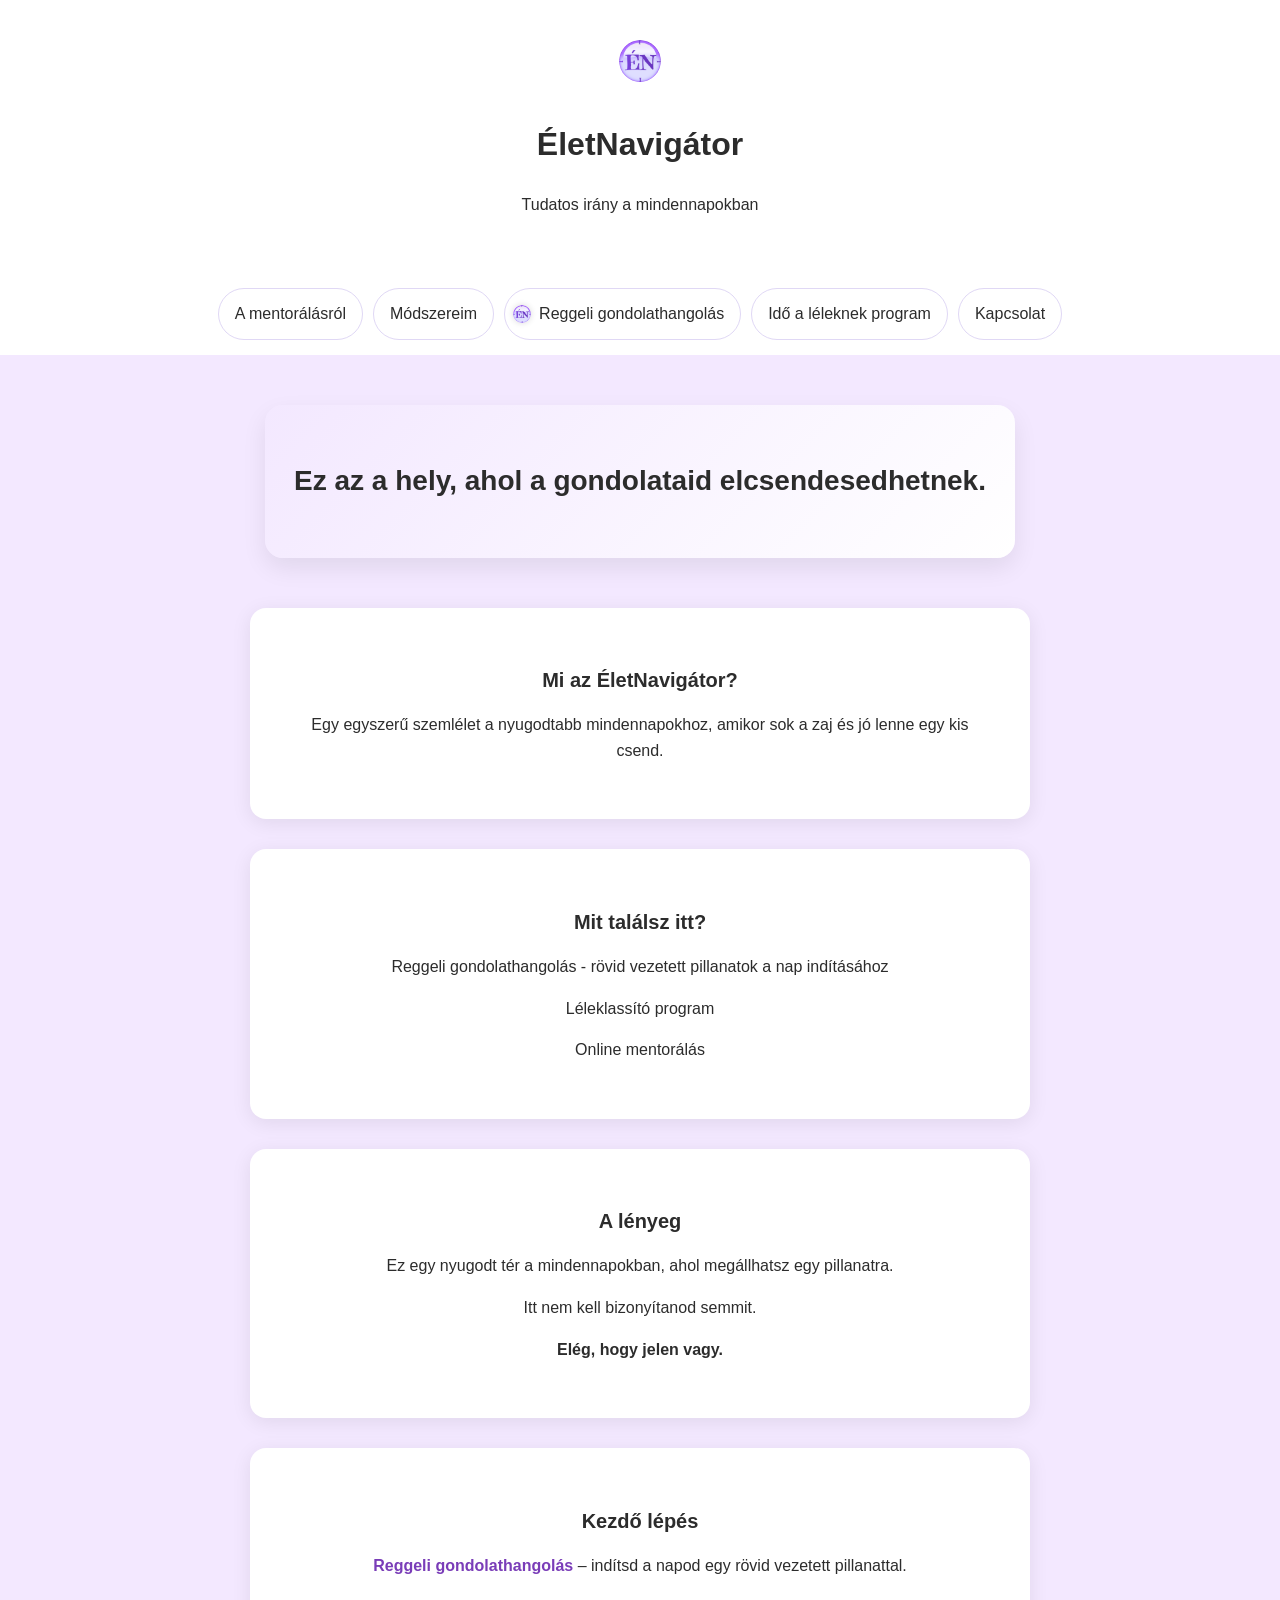
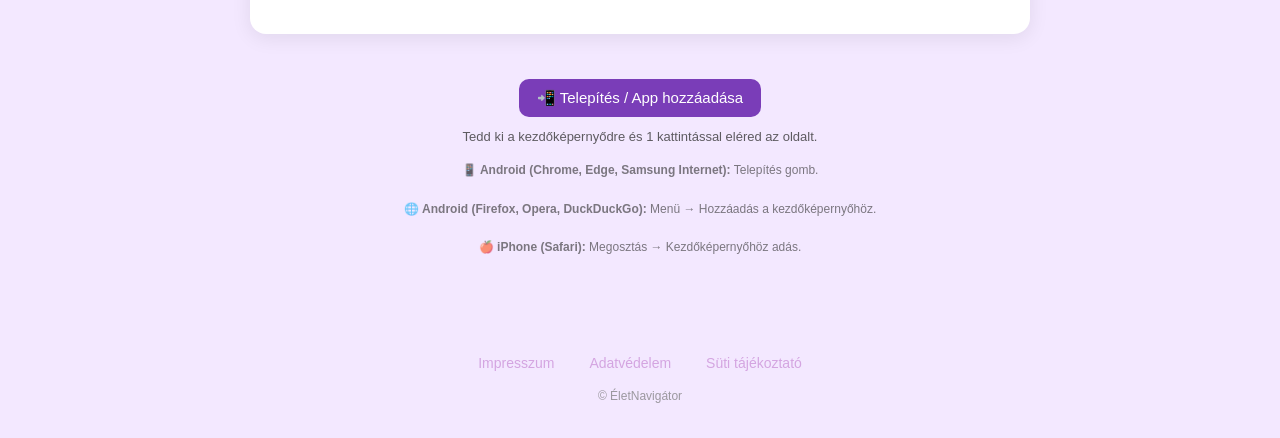
==== index.html @ 7c047c1b "commit" ====
<!DOCTYPE html>
<html lang="hu">

<head>
    <meta charset="UTF-8">
    <meta name="viewport" content="width=device-width, initial-scale=1.0">
    <meta name="theme-color" content="#f3e8ff">

    <title>ÉletNavigátor</title>

    <link rel="stylesheet" href="css/style.css">
    <link rel="manifest" href="manifest.json">

    <link rel="icon" href="icon.png">
    <link rel="apple-touch-icon" href="icon.png">

    <meta name="apple-mobile-web-app-capable" content="yes">

    <style>
      body {
        text-align: center;
      }

      /* 🧘 HERO JAVÍTÁS */
      .hero {
        max-width: 700px;
        margin: 50px auto;
        padding: 35px 25px;

        text-align: center;

        background: linear-gradient(135deg, #f3e8ff, #ffffff);
        border-radius: 18px;

        box-shadow: 0 10px 25px rgba(0,0,0,0.08);
      }

      #installBox {
        margin: 30px auto;
        text-align: center;
        padding: 15px;
        max-width: 520px;
      }

      #installBtn {
        display: none;
        padding: 10px 18px;
        border: none;
        border-radius: 10px;
        background: #7a3db8;
        color: white;
        font-size: 15px;
        cursor: pointer;
      }

      #installHint {
        font-size: 12px;
        opacity: 0.6;
        margin-top: 8px;
      }

      .hero h2 {
        font-size: 28px;
        font-weight: 700;
        line-height: 1.3;
      }

      .card h2 {
        font-size: 20px;
        margin-bottom: 10px;
        font-weight: 600;
      }

      .inline-link {
        color: #7a3db8;
        font-weight: 600;
        text-decoration: none;
      }

      .inline-link:hover {
        text-decoration: underline;
      }

      /* 🧭 FOOTER KÖZÉPRE */
      .site-footer {
        text-align: center;
        padding: 20px;
      }

      .footer-links {
        display: flex;
        justify-content: center;
        gap: 15px;
        flex-wrap: wrap;
        margin-bottom: 10px;
      }

      .footer-text {
        text-align: center;
        opacity: 0.7;
      }
    </style>
</head>

<body>

<header>
 <a href="index.html" class="logo-top">
    <img src="icon.png" alt="ÉletNavigátor" class="header-icon">
  </a>

    <h1>ÉletNavigátor</h1>
    <p>Tudatos irány a mindennapokban</p>
</header>

<nav>
    <a href="pages/rolam.html">A mentorálásról</a>
    <a href="pages/modszereim.html">Módszereim</a>
    <a href="pages/reggeli.html" class="nav-highlight">Reggeli gondolathangolás</a>
    <a href="pages/program.html">Idő a léleknek program</a>
    <a href="pages/kapcsolat.html">Kapcsolat</a>
</nav>

<!-- 🧘 HERO -->
<section class="hero">
    <h2>Ez az a hely, ahol a gondolataid elcsendesedhetnek.</h2>
</section>

<!-- 🌿 MI AZ ÉLETNAVIGÁTOR -->
<section class="card">
    <h2>Mi az ÉletNavigátor?</h2>
    <p>Egy egyszerű szemlélet a nyugodtabb mindennapokhoz, amikor sok a zaj és jó lenne egy kis csend.</p>
</section>

<!-- 🧭 MIT TALÁLSZ ITT -->
<section class="card">
    <h2>Mit találsz itt?</h2>

    <p>Reggeli gondolathangolás - rövid vezetett pillanatok a nap indításához</p>
    <p>Léleklassító program</p>
    <p>Online mentorálás</p>
</section>

<!-- 🕊 LÉNYEG -->
<section class="card">
    <h2>A lényeg</h2>
    <p>Ez egy nyugodt tér a mindennapokban, ahol megállhatsz egy pillanatra.</p>
    <p>Itt nem kell bizonyítanod semmit.</p>
    <p><strong>Elég, hogy jelen vagy.</strong></p>
  </section>

<!-- 🌅 KEZDŐ LÉPÉS -->
<section class="card">
    <h2>Kezdő lépés</h2>

    <p>
      <a href="pages/reggeli.html" class="inline-link">
        Reggeli gondolathangolás
      </a>
      – indítsd a napod egy rövid vezetett pillanattal.
    </p>
</section>



<!-- INSTALL BOX -->
<div id="installBox">
  <button id="installBtn">📲 Telepítés / App hozzáadása</button>

  <p style="font-size:13px; opacity:0.75; margin-top:10px;">
    Tedd ki a kezdőképernyődre és 1 kattintással eléred az oldalt.
  </p>

  <div id="installHint"></div>
</div>

<script>
if ("serviceWorker" in navigator) {
  window.addEventListener("load", () => {
    navigator.serviceWorker.register("./sw.js", {
      scope: "./"
    });
  });
}

let deferredPrompt;
const btn = document.getElementById("installBtn");
const hint = document.getElementById("installHint");

window.addEventListener("beforeinstallprompt", (e) => {
  e.preventDefault();
  deferredPrompt = e;

  btn.style.display = "inline-block";
  hint.innerText = "1 kattintás és telepítheted appként.";

  btn.onclick = async () => {
    deferredPrompt.prompt();
    const choice = await deferredPrompt.userChoice;
    deferredPrompt = null;

    if (choice.outcome === "accepted") {
      hint.innerText = "Sikeres telepítés ✔";
    }
  };
});

setTimeout(() => {
  if (!deferredPrompt) {
    btn.style.display = "inline-block";
    hint.innerHTML = `
      📱 <strong>Android (Chrome, Edge, Samsung Internet):</strong> Telepítés gomb.<br><br>
      🌐 <strong>Android (Firefox, Opera, DuckDuckGo):</strong> Menü → Hozzáadás a kezdőképernyőhöz.<br><br>
      🍎 <strong>iPhone (Safari):</strong> Megosztás → Kezdőképernyőhöz adás.
    `;
  }
}, 1500);
</script>

<footer class="site-footer">
    <div class="footer-links">
        <a href="pages/jogi-informaciok.html#impresszum">Impresszum</a>
        <a href="pages/jogi-informaciok.html#adatvedelem">Adatvédelem</a>
        <a href="pages/jogi-informaciok.html#suti">Süti tájékoztató</a>
    </div>

    <p class="footer-text">© ÉletNavigátor</p>
</footer>

</body>
</html>
---- css/style.css ----
/* ===== ALAP ===== */

body {
  margin: 0;
  font-family: Arial, sans-serif;
  background: #f3e8ff;
  color: #2c2c2c;
  line-height: 1.6;
}

/* ===== HEADER ===== */

header {
  text-align: center;
  padding: 40px;
  background: white;
}

/* ===== NAV (app-szerű gombok) ===== */

nav {
  display: flex;
  justify-content: center;
  flex-wrap: wrap;
  gap: 10px;
  padding: 15px;
  background: white;
}

nav a {
  text-decoration: none;
  color: #2c2c2c;
  padding: 12px 16px;
  background: white;
  border-radius: 999px;
  border: 1px solid #e0d8f5;
  transition: 0.2s;
}

nav a:hover {
  background: #f7e8ff;
}

/* ===== OLDAL TARTALOM ===== */

section {
  max-width: 700px;
  margin: 30px auto;
  padding: 40px;
  background: white;
  border-radius: 16px;
  box-shadow: 0 4px 20px rgba(0,0,0,0.08);
}

.site-footer {
    margin-top: 60px;
    padding: 20px;
    text-align: center;
    font-size: 14px;
    color: #444;
}

.footer-links {
    margin-bottom: 10px;
}

.footer-links a {
    margin: 0 10px;
    text-decoration: none;
    color: #d4a5e1;
    font-weight: 500;
}

.footer-links a:hover {
    text-decoration: underline;
}

.footer-text {
    font-size: 12px;
    color: #777;
}

.nav-highlight {
    position: relative;
    padding-left: 34px;
}

.nav-highlight::before {
    content: "";
    position: absolute;
    left: 8px;
    top: 50%;
    transform: translateY(-50%);
    width: 18px;
    height: 18px;

    background-image: url("../icon.png");
    background-size: cover;
    background-position: center;

    border-radius: 50%;
    box-shadow: 0 0 6px rgba(0,0,0,0.15);
}


.logo-top {
    display: inline-block;
    margin-bottom: 8px;
}

img.header-icon {
    width: 42px !important;
    height: 42px !important;
    border-radius: 50%;
    object-fit: cover;
}


/* ===== IDŐ A LÉLEKNEK OLDAL ===== */

.content-page{
    max-width: 900px;
    margin: 40px auto;
    padding: 0 20px;
    line-height: 1.8;
}

.program-cover{
    display: block;
    width: 340px;
    max-width: 90%;
    height: auto;
    margin: 0 auto 35px;
    border-radius: 14px;
    box-shadow: 0 10px 30px rgba(0,0,0,0.18);
}

.program-highlights{
    display:flex;
    justify-content:center;
    gap:25px;
    flex-wrap:wrap;
    margin:25px 0 35px;
    font-weight:600;
    color:#5B21B6;
}

.program-highlights p{
    background:#F5F3FF;
    padding:12px 18px;
    border-radius:12px;
    margin:0;
}

.cta-button{
    display:inline-block;
    background:#6D28D9;
    color:#fff;
    text-decoration:none;
    padding:15px 32px;
    border-radius:10px;
    font-size:18px;
    font-weight:bold;
    transition:.3s;
}

.cta-button:hover{
    background:#5B21B6;
    transform:translateY(-2px);
}

.content-page hr{
    border:none;
    height:1px;
    background:#E9D5FF;
    margin:45px 0;
}

.content-page h2{
    color:#5B21B6;
    margin-bottom:18px;
}

.content-page ul{
    padding-left:25px;
}

.content-page li{
    margin-bottom:10px;
}

.method-card {
    background: #ffffff;
    border-radius: 14px;
    padding: 22px;
    margin-bottom: 18px;
    box-shadow: 0 6px 20px rgba(0,0,0,0.06);
    border: 1px solid rgba(0,0,0,0.05);
}

.method-card h3 {
    margin-top: 0;
    font-size: 18px;
}

.method-card p {
    line-height: 1.6;
    margin-bottom: 10px;
}
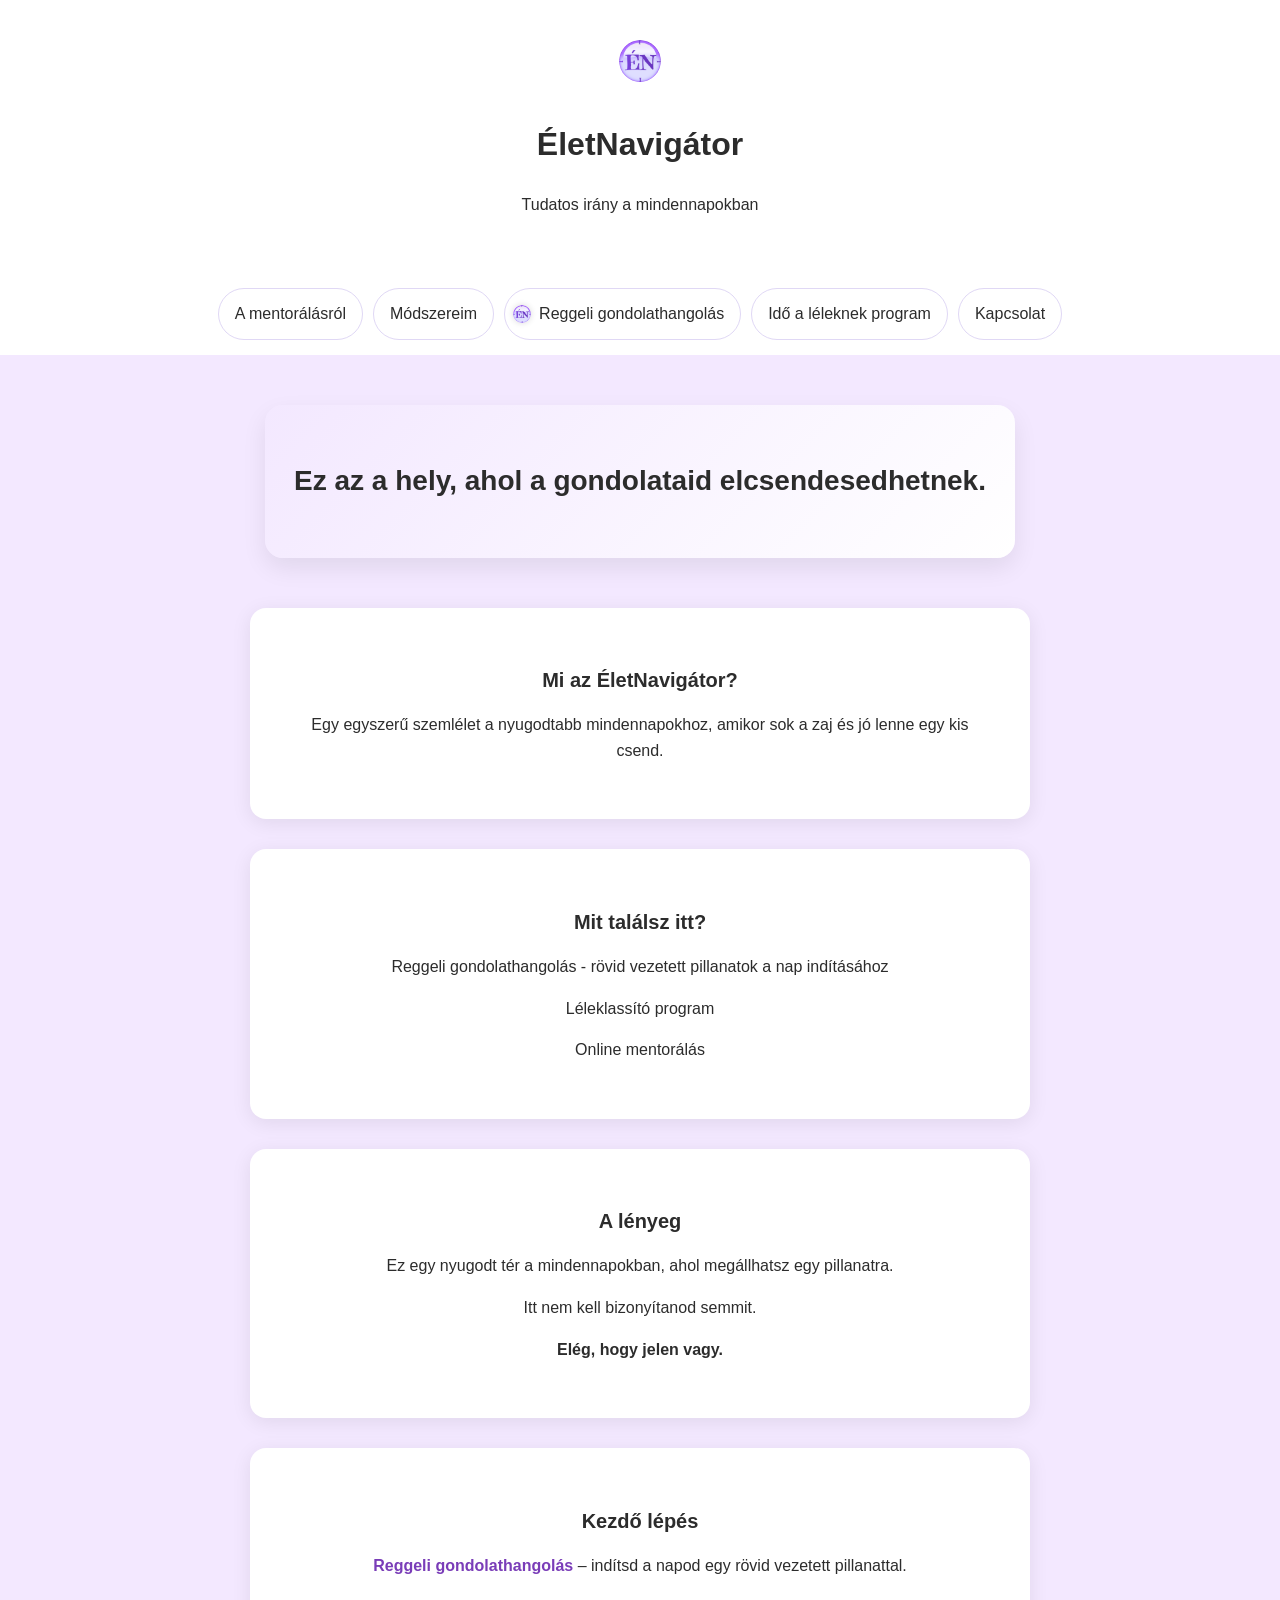
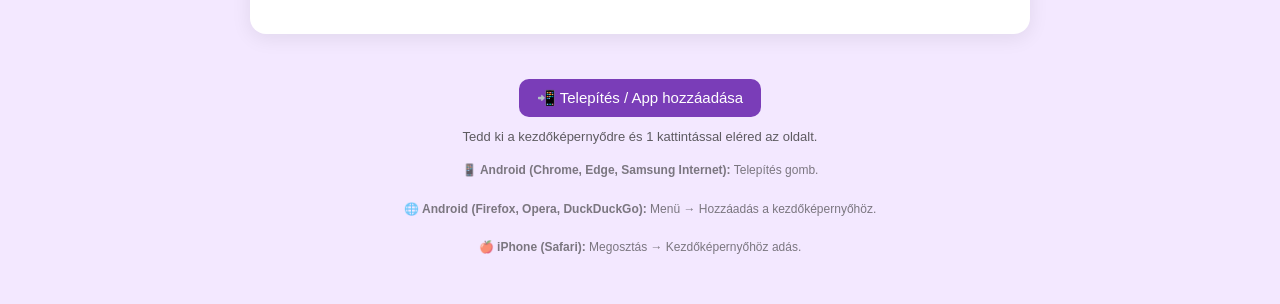
==== commit 07f83914: "Update index.html canonical" ====
--- a/index.html
+++ b/index.html
@@ -100,6 +100,13 @@
         opacity: 0.7;
       }
     </style>
+
+
+<script data-goatcounter="https://eletnavigator.goatcounter.com/count"
+        async src="//gc.zgo.at/count.js"></script>
+
+<link rel="canonical" href="https://eletnavigator.hu/">
+
 </head>
 
 <body>
@@ -227,5 +234,7 @@
     <p class="footer-text">© ÉletNavigátor</p>
 </footer>
 
+
+
 </body>
-</html>+</html>
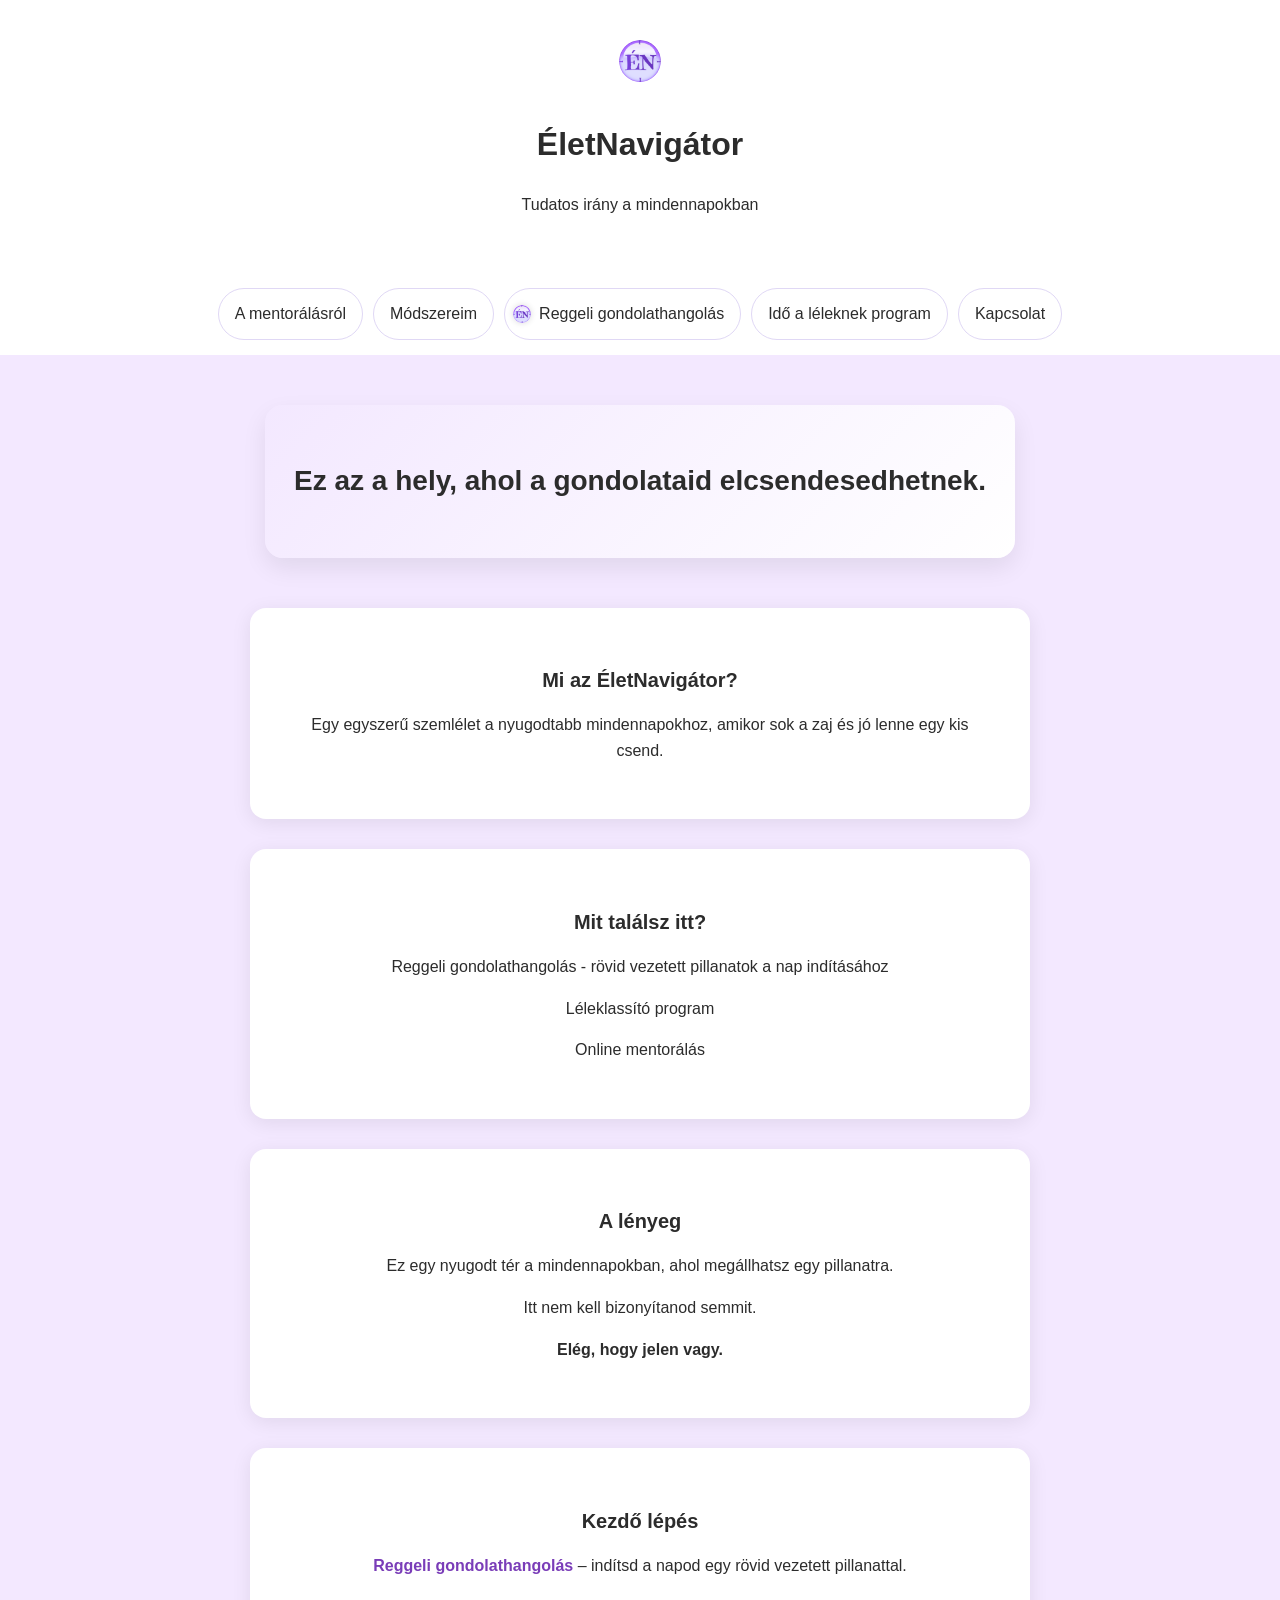
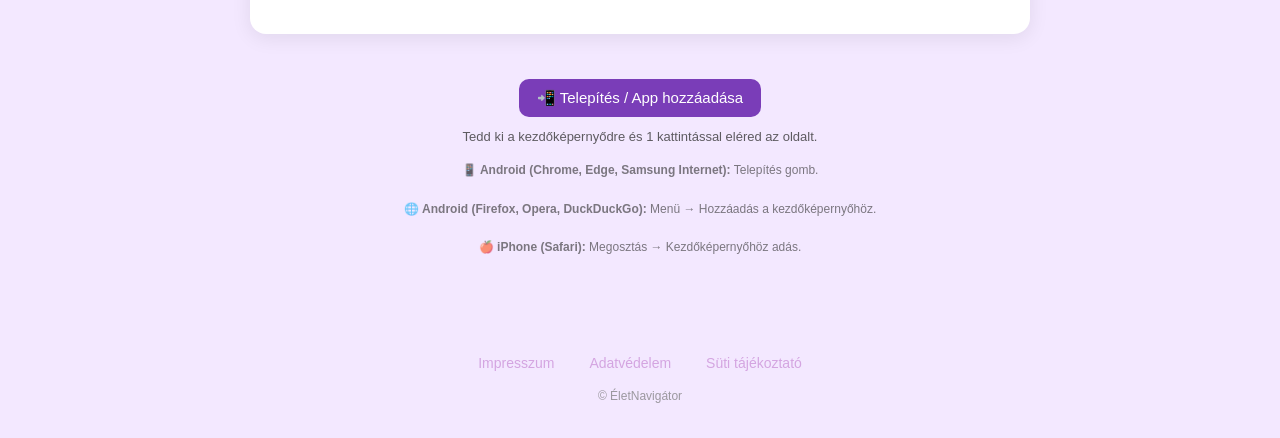
==== commit cb2c552c: "Update index.html canonical" ====
--- a/index.html
+++ b/index.html
@@ -105,8 +105,9 @@
 <script data-goatcounter="https://eletnavigator.goatcounter.com/count"
         async src="//gc.zgo.at/count.js"></script>
 
-<link rel="canonical" href="https://eletnavigator.hu/">
-
+
+        <link rel="canonical" href="https://eletnavigator.hu/">      
+          
 </head>
 
 <body>
@@ -237,4 +238,4 @@
 
 
 </body>
-</html>
+</html>
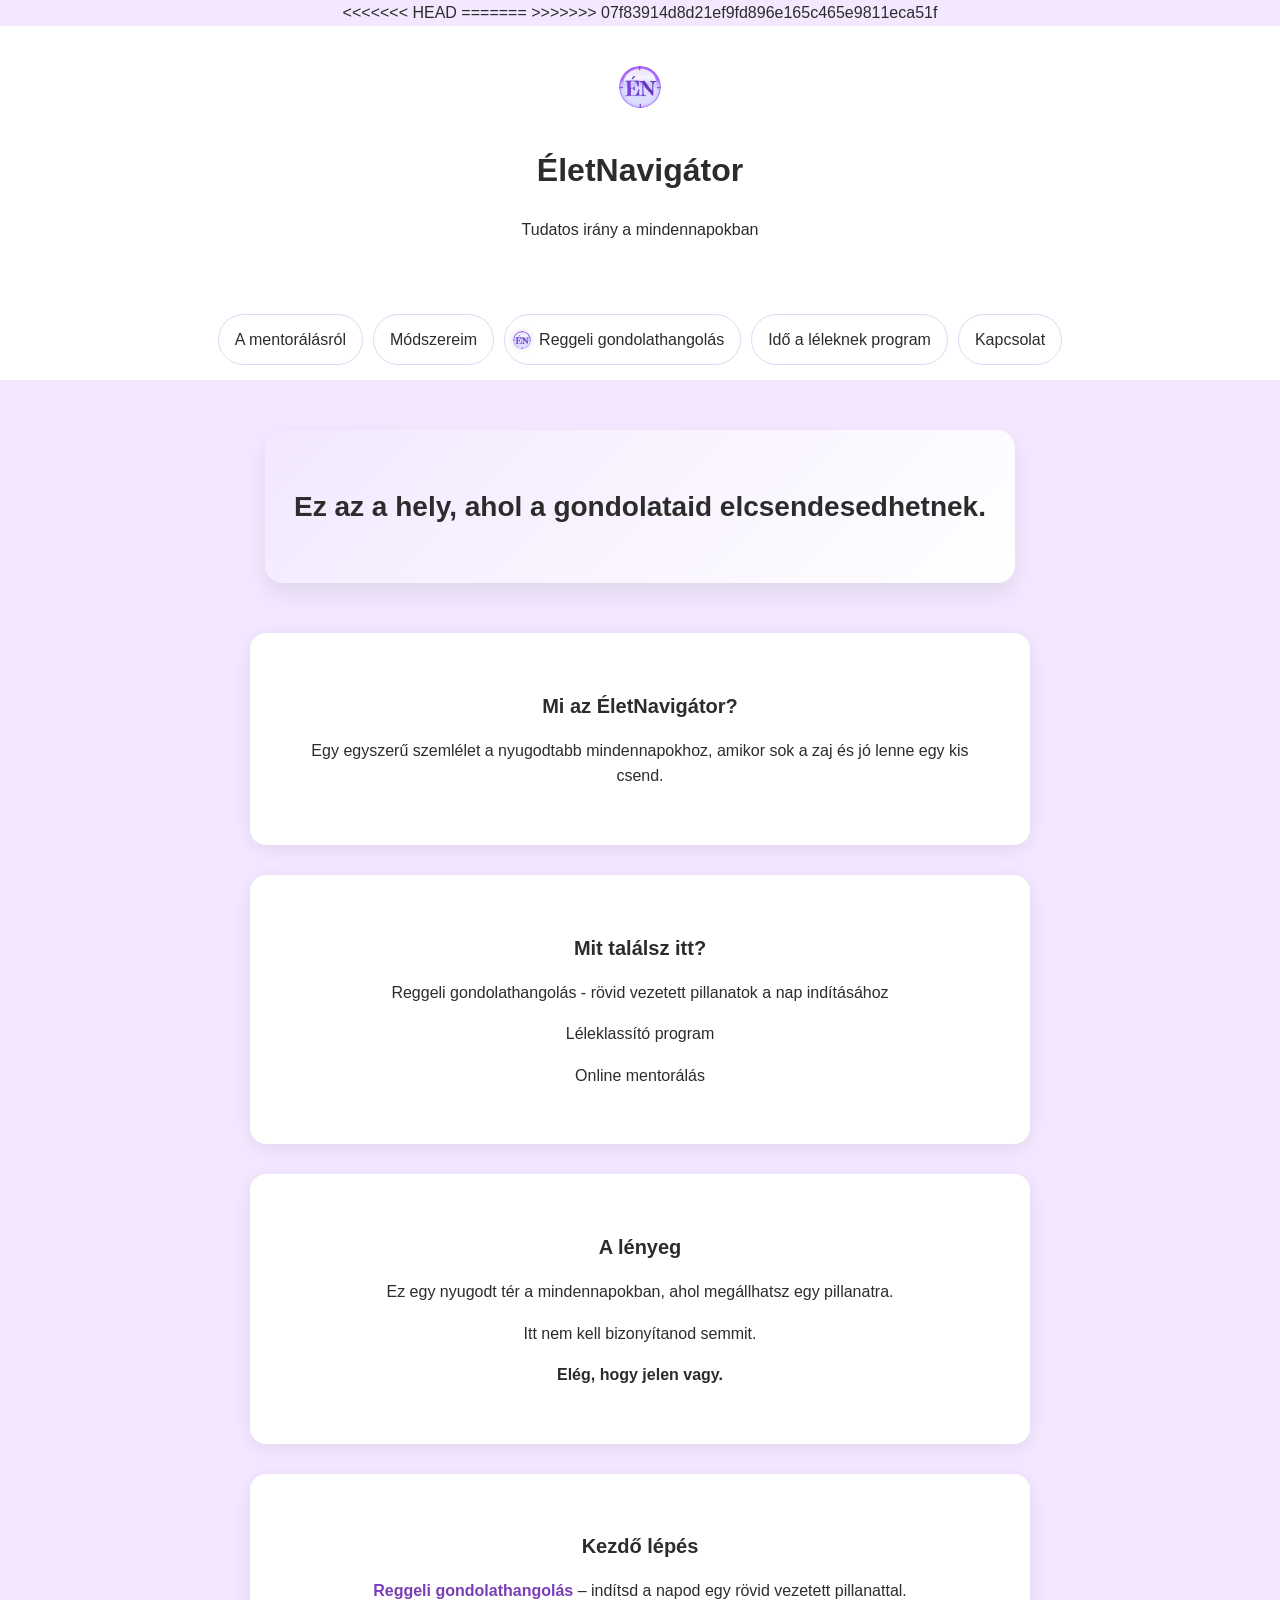
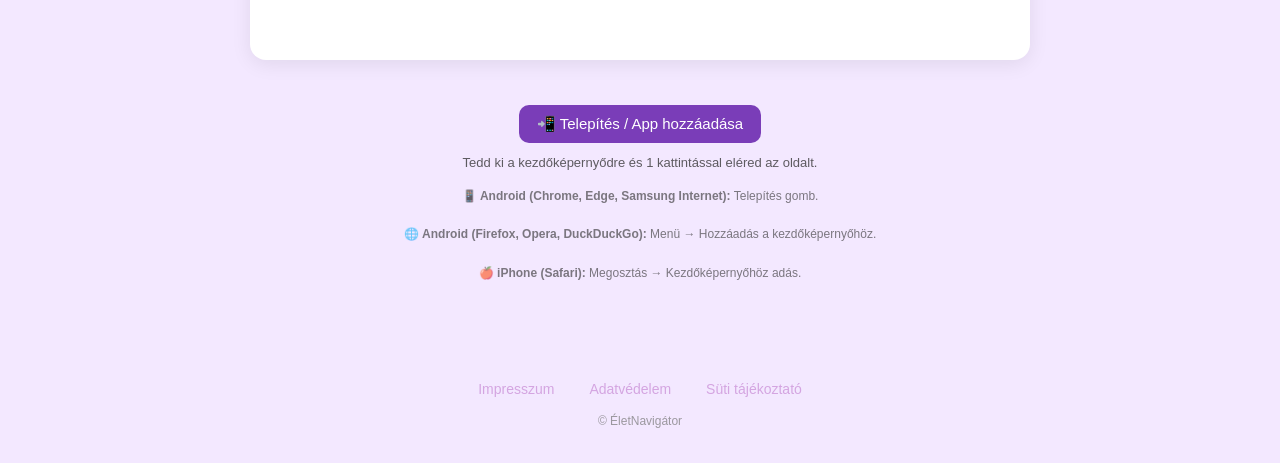
==== commit 8ce17bed: "Update index.html" ====
--- a/index.html
+++ b/index.html
@@ -105,9 +105,14 @@
 <script data-goatcounter="https://eletnavigator.goatcounter.com/count"
         async src="//gc.zgo.at/count.js"></script>
 
+<<<<<<< HEAD
 
         <link rel="canonical" href="https://eletnavigator.hu/">      
           
+=======
+<link rel="canonical" href="https://eletnavigator.hu/">
+
+>>>>>>> 07f83914d8d21ef9fd896e165c465e9811eca51f
 </head>
 
 <body>
@@ -238,4 +243,4 @@
 
 
 </body>
-</html>+</html>
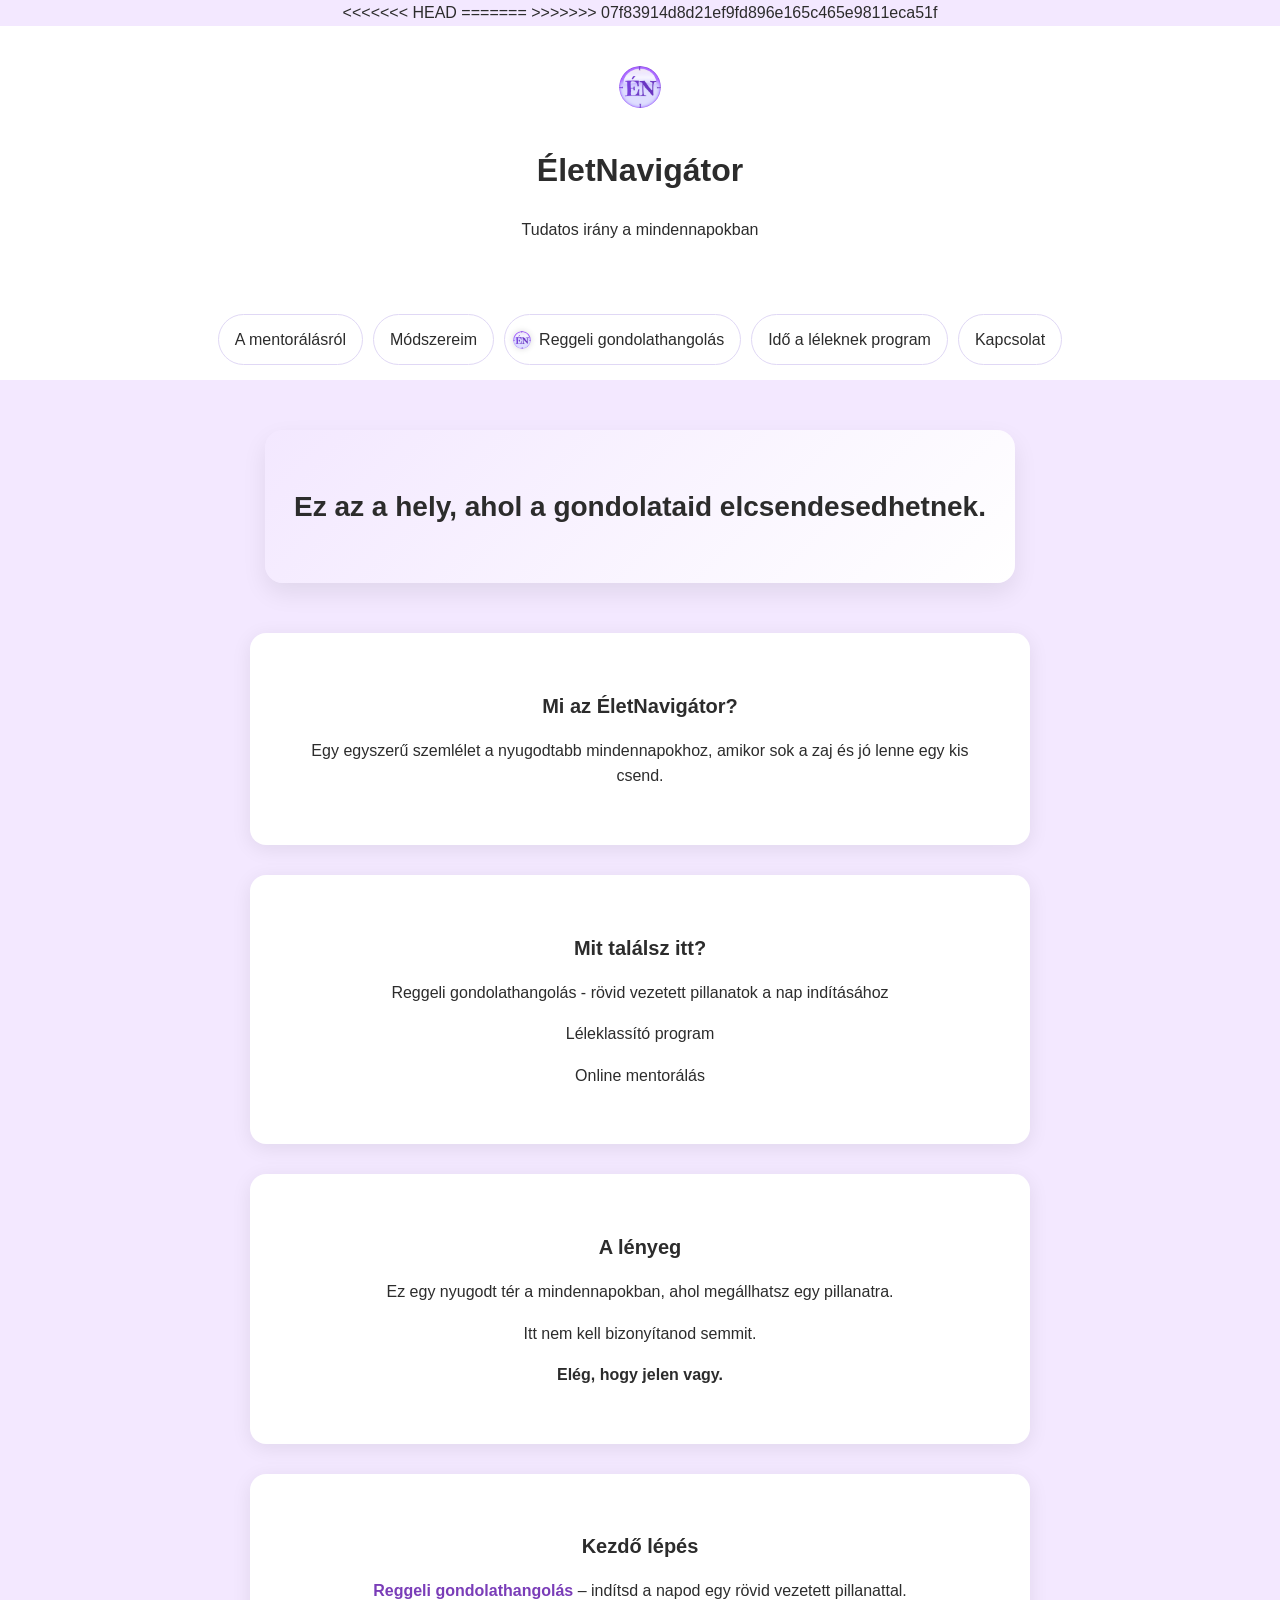
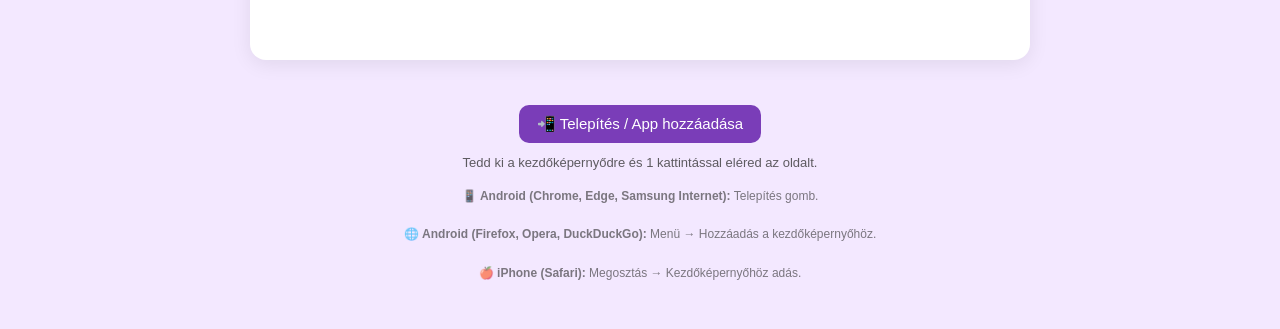
==== commit f2c70ee6: "Update index.html" ====
--- a/index.html
+++ b/index.html
@@ -7,7 +7,8 @@
     <meta name="theme-color" content="#f3e8ff">
 
     <title>ÉletNavigátor</title>
-
+    <link rel="canonical" href="https://eletnavigator.hu/">
+    
     <link rel="stylesheet" href="css/style.css">
     <link rel="manifest" href="manifest.json">
 
@@ -110,7 +111,7 @@
         <link rel="canonical" href="https://eletnavigator.hu/">      
           
 =======
-<link rel="canonical" href="https://eletnavigator.hu/">
+
 
 >>>>>>> 07f83914d8d21ef9fd896e165c465e9811eca51f
 </head>
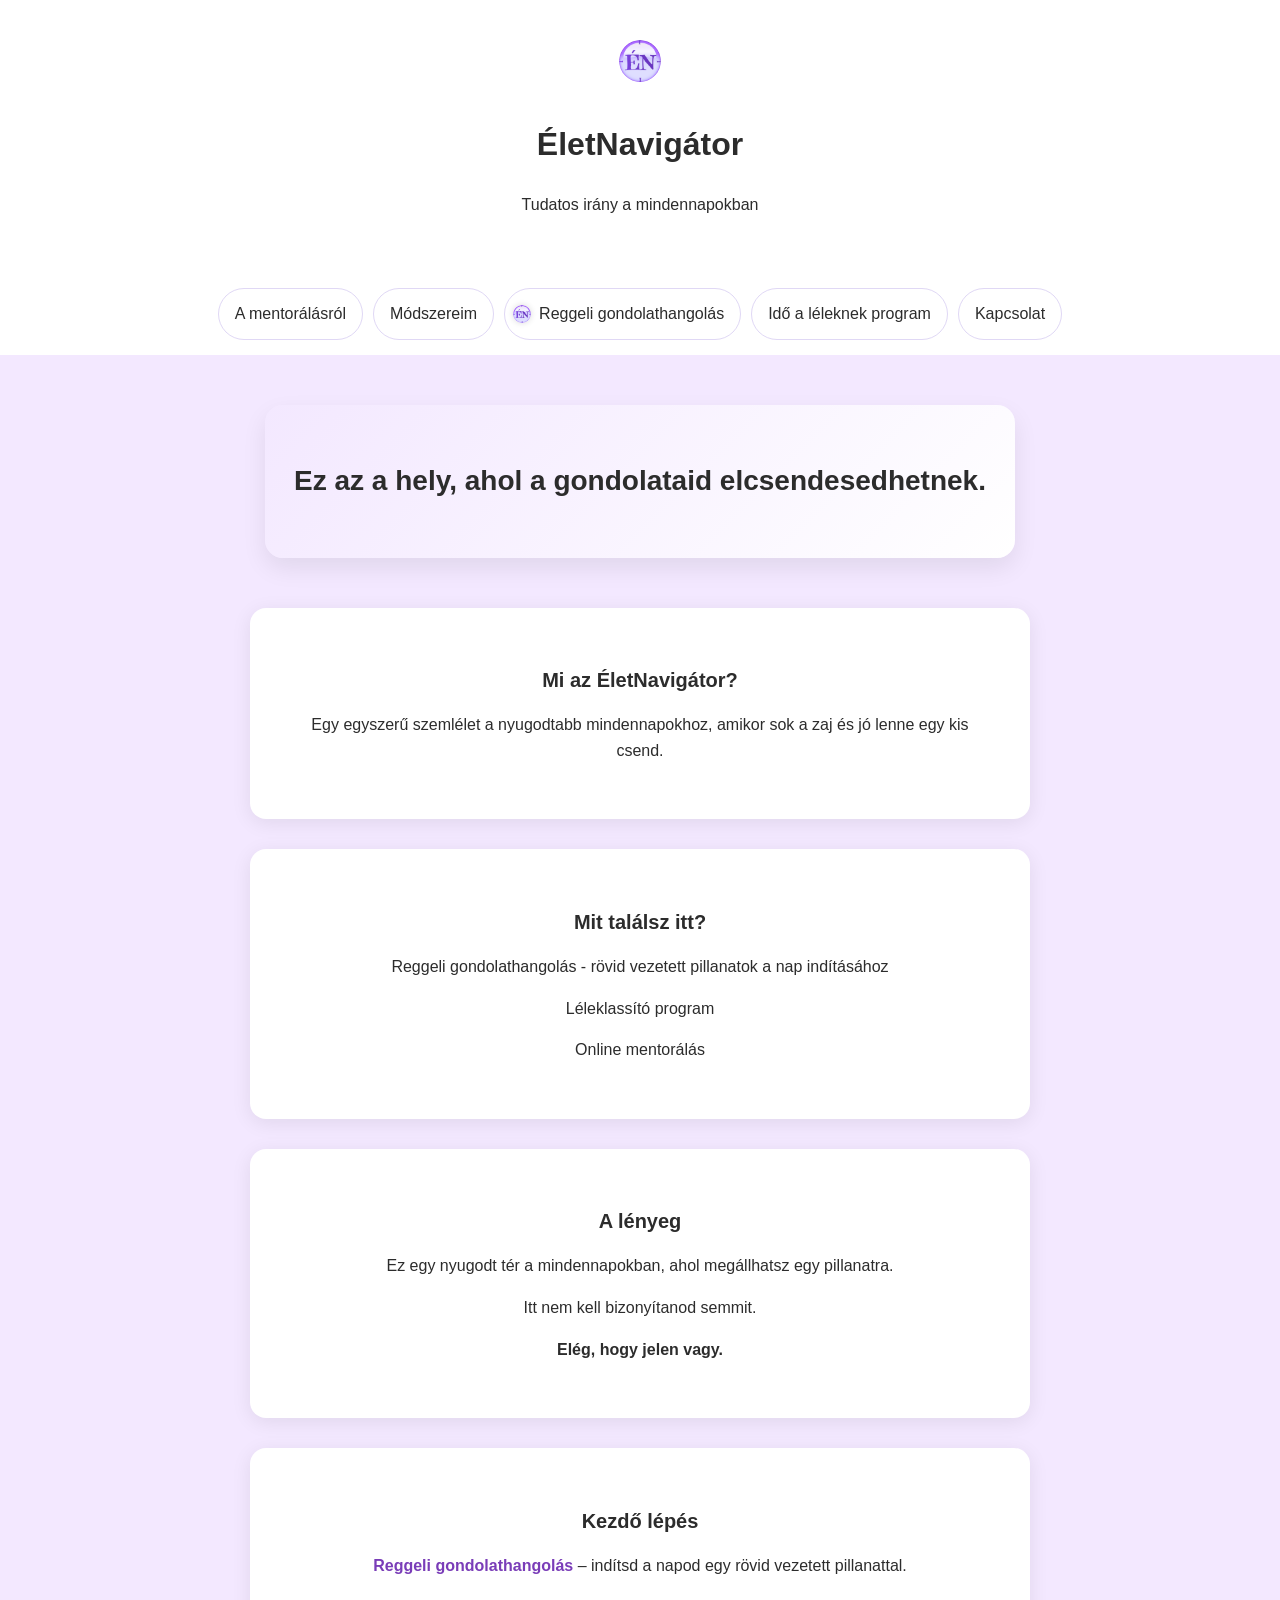
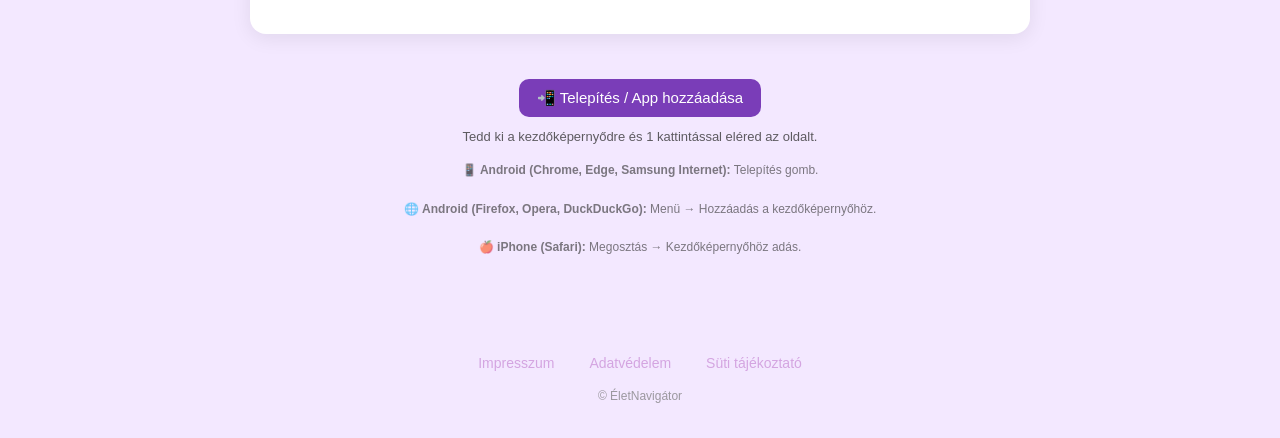
==== commit 5e72e2d7: "Update index.html" ====
--- a/index.html
+++ b/index.html
@@ -106,14 +106,8 @@
 <script data-goatcounter="https://eletnavigator.goatcounter.com/count"
         async src="//gc.zgo.at/count.js"></script>
 
-<<<<<<< HEAD
-
-        <link rel="canonical" href="https://eletnavigator.hu/">      
-          
-=======
-
-
->>>>>>> 07f83914d8d21ef9fd896e165c465e9811eca51f
+
+
 </head>
 
 <body>
